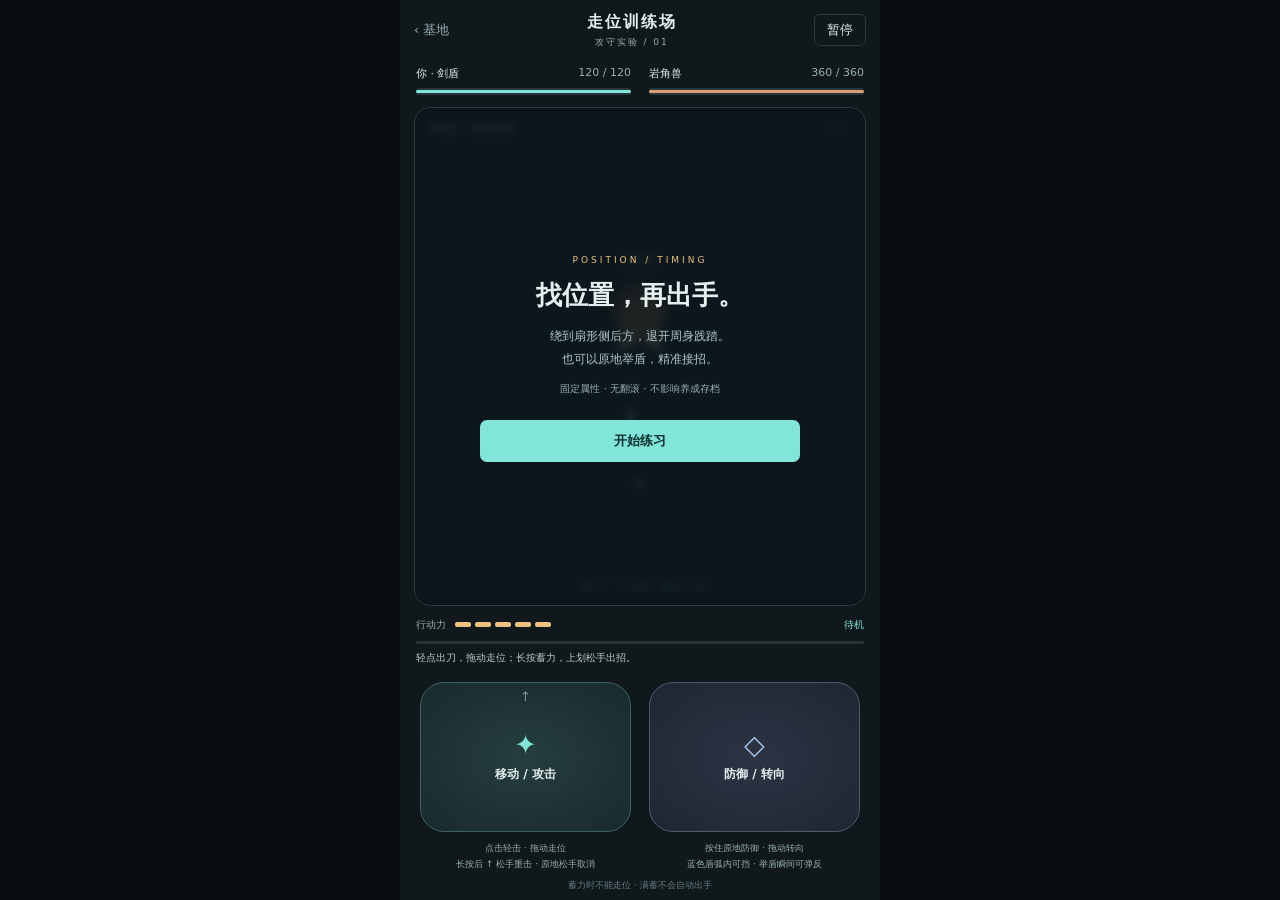
==== training.html @ 4d229c18 "Migrate dungeon to spatial combat and remove legacy PVE" ====
<!DOCTYPE html>
<html lang="zh-CN">
<head>
    <meta charset="UTF-8">
    <meta name="viewport" content="width=device-width, initial-scale=1, viewport-fit=cover">
    <title>走位训练场 · 放置地牢</title>
    <link rel="stylesheet" href="pve/training.css?v=spatial-20260910-clean">
</head>
<body>
<main class="training">
    <header class="topbar">
        <a href="index.html" aria-label="返回基地">‹ 基地</a>
        <div><strong>走位训练场</strong><span>攻守实验 / 01</span></div>
        <button id="pause" type="button">暂停</button>
    </header>
    <section class="vitals" aria-label="双方状态">
        <div class="vital"><div><span>你 · 剑盾</span><b id="player-hp">120 / 120</b></div><meter id="player-meter" min="0" max="120" value="120">120</meter></div>
        <div class="vital enemy"><div><span>岩角兽</span><b id="enemy-hp">360 / 360</b></div><meter id="enemy-meter" min="0" max="360" value="360">360</meter></div>
    </section>
    <section class="arena" aria-label="俯视战场">
        <canvas id="arena" aria-label="蓝色剑盾角色对战岩角兽，橙色范围是起手，红色范围是锁定攻击"></canvas>
        <div class="arena-top"><span id="enemy-state">观察起手 → 走位或接招</span><span id="clock">0:00</span></div>
        <div class="legend"><i></i>起手 <i></i>锁定 <i></i>反击空档</div>
        <div id="overlay" class="overlay">
            <div class="overlay-card">
                <span class="eyebrow">POSITION / TIMING</span>
                <h1 id="overlay-title">找位置，再出手。</h1>
                <p id="overlay-copy">绕到扇形侧后方，退开周身践踏。<br>也可以原地举盾，精准接招。</p>
                <p id="summary" class="summary">固定属性 · 无翻滚 · 不影响养成存档</p>
                <button id="start" type="button">开始练习</button>
            </div>
        </div>
    </section>
    <section class="feedback" aria-label="操作反馈">
        <div class="ap-row"><span>行动力</span><div id="ap" aria-label="行动力 5 / 5"></div><span id="player-state">准备就绪</span></div>
        <div class="charge-track"><div id="charge-fill"></div></div>
        <div id="notice" role="status">轻点出刀，拖动走位；长按蓄力，上划松手出招。</div>
    </section>
    <section class="controls" aria-label="双按钮操作区">
        <div class="control-group">
            <button id="action-pad" class="pad action-pad" type="button" aria-label="移动和攻击：点击轻击，拖动移动，长按蓄力后向上划松手重击，原地松手取消">
                <span class="pad-arrow">↑</span><span class="pad-icon">✦</span><strong id="action-label">移动 / 攻击</strong><span class="pad-knob"></span>
            </button>
            <p>点击轻击 · 拖动走位<br>长按后 ↑ 松手重击 · 原地松手取消</p>
        </div>
        <div class="control-group">
            <button id="guard-pad" class="pad guard-pad" type="button" aria-label="防御：按住原地举盾，拖动调整朝向，松手撤防"><span class="pad-icon">◇</span><strong id="guard-label">防御 / 转向</strong><span class="pad-knob"></span></button>
            <p>按住原地防御 · 拖动转向<br>蓝色盾弧内可挡 · 举盾瞬间可弹反</p>
        </div>
    </section>
    <footer>蓄力时不能走位 · 满蓄不会自动出手</footer>
</main>
<script src="core/spatial_combat.js?v=spatial-20260910-clean"></script>
<script src="core/combat_gestures.js?v=spatial-20260910-clean"></script>
<script src="pve/spatial_data.js?v=spatial-20260910-clean"></script>
<script src="pve/spatial_engine.js?v=spatial-20260910-clean"></script>
<script src="ui/combat_input.js?v=spatial-20260910-clean"></script>
<script src="ui/ui_spatial_battle.js?v=spatial-20260910-clean"></script>
<script src="pve/training.js?v=spatial-20260910-clean"></script>
</body>
</html>
---- pve/training.css ----
:root { color-scheme: dark; --bg: #10181b; --line: #2a3c40; --muted: #98aeb1; --cyan: #81e6d9; --gold: #efc181; }
* { box-sizing: border-box; }
body { margin: 0; background: #080e11; color: #e5efed; font: 13px system-ui, sans-serif; overscroll-behavior: none; }
button, a { -webkit-tap-highlight-color: transparent; }
button { color: inherit; font: inherit; cursor: pointer; }
.training { max-width: 480px; height: 100dvh; min-height: 560px; margin: auto; padding: env(safe-area-inset-top) 14px max(8px, env(safe-area-inset-bottom)); background: var(--bg); display: flex; flex-direction: column; }
.topbar { display: flex; align-items: center; justify-content: space-between; height: 60px; flex-shrink: 0; }
.topbar a { color: var(--muted); text-decoration: none; padding: 10px 0; }
.topbar div { text-align: center; }
.topbar strong { font-size: 16px; letter-spacing: 2px; }
.topbar span { display: block; font-size: 9px; letter-spacing: 2px; color: var(--muted); margin-top: 3px; }
.topbar button { background: transparent; border: 1px solid var(--line); padding: 6px 12px; border-radius: 6px; }
.vitals { display: flex; gap: 18px; padding: 6px 2px 12px; }
.vital { flex: 1; min-width: 0; }
.vital > div { display: flex; justify-content: space-between; font-size: 11px; }
.vital b { color: var(--muted); font-weight: 400; font-variant-numeric: tabular-nums; }
meter { display: block; width: 100%; height: 7px; margin-top: 7px; border: 0; background: #263639; border-radius: 3px; }
meter::-webkit-meter-bar { border: 0; background: #263639; }
meter::-webkit-meter-optimum-value { background: var(--cyan); }
.enemy meter::-webkit-meter-optimum-value { background: #dc9e79; }
meter::-moz-meter-bar { background: var(--cyan); }
.enemy meter::-moz-meter-bar { background: #dc9e79; }
.arena { flex: 1; min-height: 220px; position: relative; overflow: hidden; border: 1px solid var(--line); border-radius: 16px; background: #142226; }
canvas { display: block; width: 100%; height: 100%; }
.arena-top { position: absolute; top: 12px; left: 14px; right: 14px; display: flex; justify-content: space-between; gap: 8px; pointer-events: none; font-size: 11px; color: #c6d6d3; }
#clock { font-variant-numeric: tabular-nums; color: var(--muted); }
.legend { position: absolute; bottom: 10px; width: 100%; text-align: center; font-size: 9px; color: var(--muted); pointer-events: none; }
.legend i { display: inline-block; width: 5px; height: 5px; border-radius: 50%; margin: 0 4px 1px 12px; background: var(--gold); }
.legend i:nth-child(2) { background: #f27365; }
.legend i:nth-child(3) { background: var(--cyan); }
.overlay { position: absolute; inset: 0; display: grid; place-items: center; background: #0a141ada; backdrop-filter: blur(4px); padding: 18px; }
.overlay[hidden] { display: none; }
.overlay-card { text-align: center; width: 100%; max-width: 320px; }
.eyebrow { color: var(--gold); font-size: 9px; letter-spacing: 3px; }
h1 { font-size: 26px; margin: 12px 0; font-weight: 650; }
.overlay p { line-height: 1.9; color: #b4c7c7; margin: 8px 0; font-size: 12px; }
.overlay .summary { font-size: 10px; color: var(--muted); }
#start { background: var(--cyan); color: #0d302e; border: 0; border-radius: 7px; padding: 12px; width: 100%; font-weight: 700; margin-top: 14px; }
.feedback { padding: 12px 2px 8px; flex-shrink: 0; }
.ap-row { display: flex; align-items: center; gap: 9px; font-size: 10px; color: var(--muted); }
#ap { display: flex; gap: 4px; }
#ap i { width: 16px; height: 5px; border-radius: 2px; background: #304045; }
#ap i.full { background: var(--gold); }
#player-state { margin-left: auto; color: var(--cyan); }
.charge-track { height: 3px; background: #263639; margin-top: 9px; border-radius: 3px; overflow: hidden; }
#charge-fill { height: 100%; width: 0; background: var(--gold); }
#notice { height: 30px; padding-top: 7px; font-size: 10px; color: #bccdcc; white-space: nowrap; overflow: hidden; text-overflow: ellipsis; }
.controls { display: flex; gap: 18px; justify-content: center; flex-shrink: 0; padding: 0 6px; }
.control-group { flex: 1; min-width: 0; text-align: center; }
.pad { touch-action: none; user-select: none; -webkit-user-select: none; position: relative; width: 100%; height: clamp(100px, 17dvh, 150px); border-radius: 24px; border: 1px solid #3e625f; background: radial-gradient(ellipse at center, #263e3f, #182a2e); display: flex; flex-direction: column; align-items: center; justify-content: center; gap: 8px; overflow: visible; }
.guard-pad { border-color: #4e596d; background: radial-gradient(ellipse at center, #2c3444, #1d2732); }
.pad.active { border-color: var(--cyan); box-shadow: inset 0 0 25px #81e6d918; }
.pad.armed { border-color: var(--gold); box-shadow: 0 0 18px #efc18126; }
.pad-icon { font-size: 27px; line-height: 1; color: var(--cyan); pointer-events: none; }
.guard-pad .pad-icon { color: #a5c4ee; }
.pad strong { font-size: 12px; pointer-events: none; }
.pad-arrow { position: absolute; top: 6px; font-size: 13px; opacity: .5; pointer-events: none; }
.pad-knob { position: absolute; top: calc(50% - 18px); left: calc(50% - 18px); width: 36px; height: 36px; border: 1px solid #e5efed77; border-radius: 50%; background: #e5efed12; opacity: 0; pointer-events: none; }
.pad.active .pad-knob { opacity: 1; }
.control-group p { color: var(--muted); font-size: 9px; line-height: 1.8; margin: 8px -4px 0; }
footer { font-size: 9px; color: #647e82; text-align: center; padding-top: 7px; }
@media (max-height: 650px) { .topbar { height: 46px; } .vitals { padding-bottom: 8px; } .feedback { padding-top: 8px; } .control-group p { margin-top: 5px; } h1 { font-size: 22px; margin: 8px 0; } }
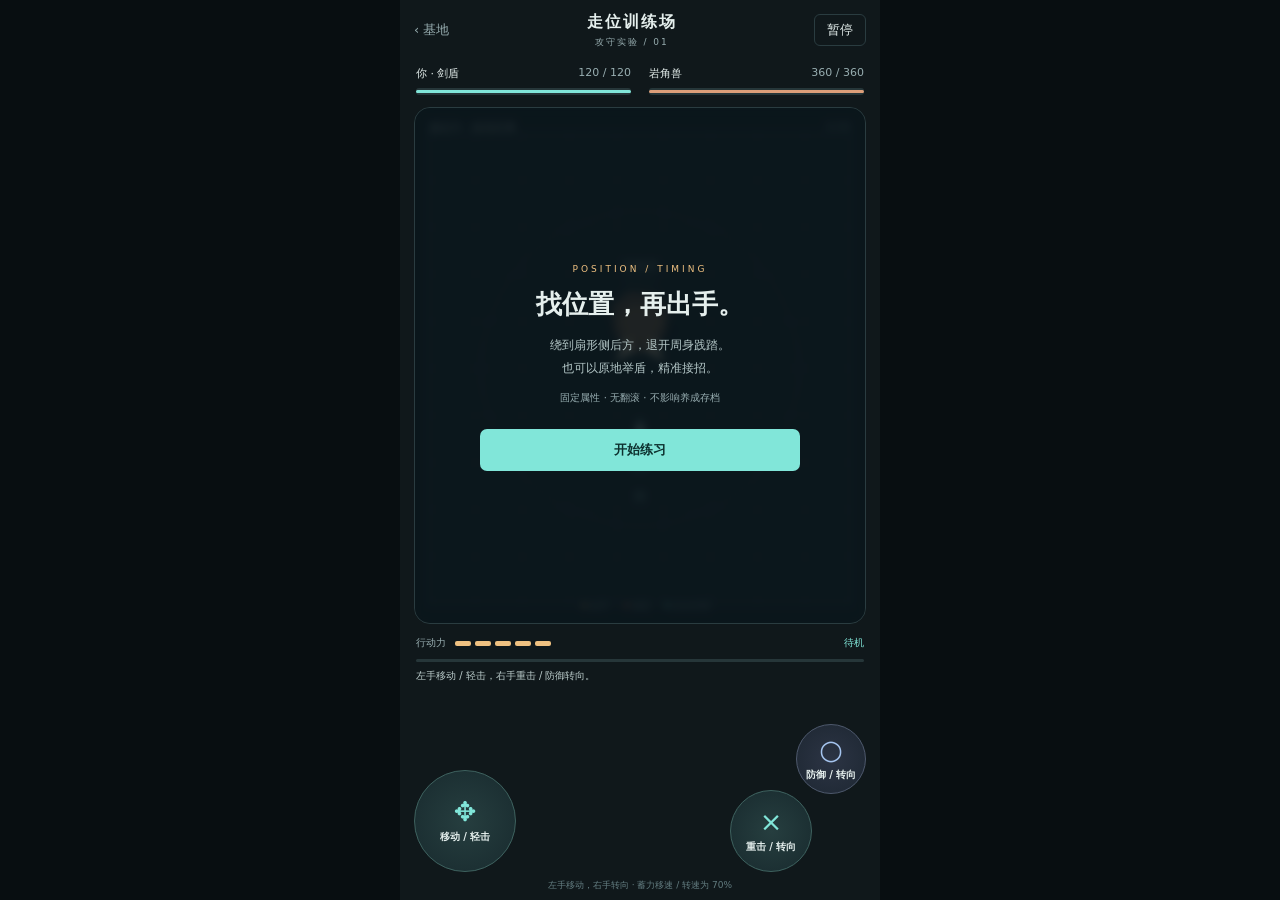
==== commit de00d47b: "Split spatial controls for two-finger combat and refresh task plan" ====
--- a/training.html
+++ b/training.html
@@ -4,7 +4,7 @@
     <meta charset="UTF-8">
     <meta name="viewport" content="width=device-width, initial-scale=1, viewport-fit=cover">
     <title>走位训练场 · 放置地牢</title>
-    <link rel="stylesheet" href="pve/training.css?v=spatial-20260910-clean">
+    <link rel="stylesheet" href="pve/training.css?v=spatial-20260911-dual">
 </head>
 <body>
 <main class="training">
@@ -34,28 +34,33 @@
     <section class="feedback" aria-label="操作反馈">
         <div class="ap-row"><span>行动力</span><div id="ap" aria-label="行动力 5 / 5"></div><span id="player-state">准备就绪</span></div>
         <div class="charge-track"><div id="charge-fill"></div></div>
-        <div id="notice" role="status">轻点出刀，拖动走位；长按蓄力，上划松手出招。</div>
+        <div id="notice" role="status">左手移动 / 轻击，右手重击 / 防御转向。</div>
     </section>
-    <section class="controls" aria-label="双按钮操作区">
-        <div class="control-group">
-            <button id="action-pad" class="pad action-pad" type="button" aria-label="移动和攻击：点击轻击，拖动移动，长按蓄力后向上划松手重击，原地松手取消">
-                <span class="pad-arrow">↑</span><span class="pad-icon">✦</span><strong id="action-label">移动 / 攻击</strong><span class="pad-knob"></span>
+    <section class="controls" aria-label="双指操作：左手移动，右手重击或防御">
+        <div class="control-group move-group">
+            <button id="move-pad" class="pad move-pad" type="button" aria-label="移动和轻击：拖动移动，轻点轻击，可与右侧重击或防御同时操作">
+                <span class="pad-icon">✥</span><strong id="move-label">移动 / 轻击</strong><span class="pad-knob"></span>
             </button>
-            <p>点击轻击 · 拖动走位<br>长按后 ↑ 松手重击 · 原地松手取消</p>
         </div>
-        <div class="control-group">
-            <button id="guard-pad" class="pad guard-pad" type="button" aria-label="防御：按住原地举盾，拖动调整朝向，松手撤防"><span class="pad-icon">◇</span><strong id="guard-label">防御 / 转向</strong><span class="pad-knob"></span></button>
-            <p>按住原地防御 · 拖动转向<br>蓝色盾弧内可挡 · 举盾瞬间可弹反</p>
+        <div class="control-group action-group">
+            <button id="action-pad" class="pad action-pad" type="button" aria-label="重击：按住蓄力，拖动只转向，中心外松手攻击，红色中心松手取消">
+                <span class="pad-icon">×</span><strong id="action-label">重击 / 转向</strong><span class="cancel-zone" aria-hidden="true"></span><span class="pad-knob"></span>
+            </button>
+        </div>
+        <div class="control-group guard-group">
+            <button id="guard-pad" class="pad guard-pad" type="button" aria-label="防御：按住举盾，拖动只转向，左手可同时移动，松手撤防">
+                <span class="pad-icon">○</span><strong id="guard-label">防御 / 转向</strong><span class="pad-knob"></span>
+            </button>
         </div>
     </section>
-    <footer>蓄力时不能走位 · 满蓄不会自动出手</footer>
+    <footer>左手移动，右手转向 · 蓄力移速 / 转速为 70%</footer>
 </main>
-<script src="core/spatial_combat.js?v=spatial-20260910-clean"></script>
-<script src="core/combat_gestures.js?v=spatial-20260910-clean"></script>
-<script src="pve/spatial_data.js?v=spatial-20260910-clean"></script>
-<script src="pve/spatial_engine.js?v=spatial-20260910-clean"></script>
-<script src="ui/combat_input.js?v=spatial-20260910-clean"></script>
-<script src="ui/ui_spatial_battle.js?v=spatial-20260910-clean"></script>
-<script src="pve/training.js?v=spatial-20260910-clean"></script>
+<script src="core/spatial_combat.js?v=spatial-20260911-dual"></script>
+<script src="core/combat_gestures.js?v=spatial-20260911-dual"></script>
+<script src="pve/spatial_data.js?v=spatial-20260911-dual"></script>
+<script src="pve/spatial_engine.js?v=spatial-20260911-dual"></script>
+<script src="ui/combat_input.js?v=spatial-20260911-dual"></script>
+<script src="ui/ui_spatial_battle.js?v=spatial-20260911-dual"></script>
+<script src="pve/training.js?v=spatial-20260911-dual"></script>
 </body>
 </html>
--- a/pve/training.css
+++ b/pve/training.css
@@ -51,6 +51,10 @@
 .guard-pad { border-color: #4e596d; background: radial-gradient(ellipse at center, #2c3444, #1d2732); }
 .pad.active { border-color: var(--cyan); box-shadow: inset 0 0 25px #81e6d918; }
 .pad.armed { border-color: var(--gold); box-shadow: 0 0 18px #efc18126; }
+.pad.cancel-ready { border-color: #ff6676; background: radial-gradient(circle, #943747e8, #341820ed); box-shadow: 0 0 22px #f34e6355; }
+.pad.cancel-ready .pad-icon, .pad.cancel-ready strong { color: #ffe1e5; }
+.cancel-zone { position: absolute; width: 36px; height: 36px; top: calc(50% - 18px); left: calc(50% - 18px); border: 1px dashed #ff7584; border-radius: 50%; pointer-events: none; display: none; }
+.pad.armed .cancel-zone, .pad.cancel-ready .cancel-zone { display: block; }
 .pad-icon { font-size: 27px; line-height: 1; color: var(--cyan); pointer-events: none; }
 .guard-pad .pad-icon { color: #a5c4ee; }
 .pad strong { font-size: 12px; pointer-events: none; }
@@ -60,3 +64,13 @@
 .control-group p { color: var(--muted); font-size: 9px; line-height: 1.8; margin: 8px -4px 0; }
 footer { font-size: 9px; color: #647e82; text-align: center; padding-top: 7px; }
 @media (max-height: 650px) { .topbar { height: 46px; } .vitals { padding-bottom: 8px; } .feedback { padding-top: 8px; } .control-group p { margin-top: 5px; } h1 { font-size: 22px; margin: 8px 0; } }
+/* Three independent pads, matching the formal two-finger control layout. */
+.controls { position: relative; flex: 0 0 172px; display: block; padding: 0; }
+.controls .control-group { position: absolute; bottom: 0; }
+.controls .move-group { left: 0; }
+.controls .action-group { right: 54px; }
+.controls .guard-group { right: 0; bottom: 78px; }
+.controls .pad { width: 82px; height: 82px; border-radius: 50%; gap: 5px; }
+.controls .move-pad { width: 102px; height: 102px; }
+.controls .guard-pad { width: 70px; height: 70px; }
+.controls .pad strong { font-size: 10px; }
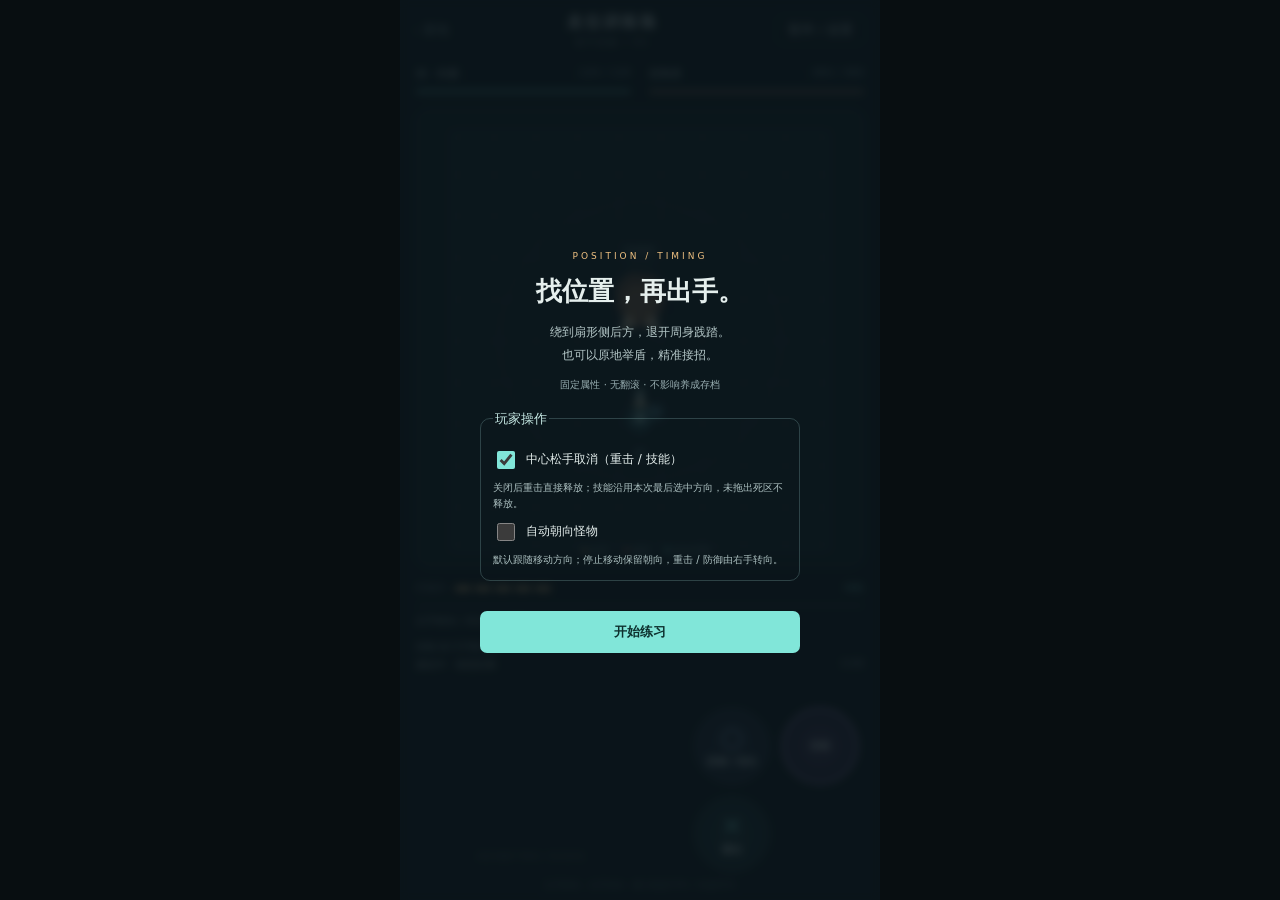
==== commit c0c357e6: "Improve spatial combat controls, mobile recovery and skill balance" ====
--- a/training.html
+++ b/training.html
@@ -4,14 +4,13 @@
     <meta charset="UTF-8">
     <meta name="viewport" content="width=device-width, initial-scale=1, viewport-fit=cover">
     <title>走位训练场 · 放置地牢</title>
-    <link rel="stylesheet" href="pve/training.css?v=spatial-20260911-dual">
 </head>
 <body>
 <main class="training">
     <header class="topbar">
         <a href="index.html" aria-label="返回基地">‹ 基地</a>
         <div><strong>走位训练场</strong><span>攻守实验 / 01</span></div>
-        <button id="pause" type="button">暂停</button>
+        <button id="pause" type="button">暂停 / 设置</button>
     </header>
     <section class="vitals" aria-label="双方状态">
         <div class="vital"><div><span>你 · 剑盾</span><b id="player-hp">120 / 120</b></div><meter id="player-meter" min="0" max="120" value="120">120</meter></div>
@@ -19,29 +18,24 @@
     </section>
     <section class="arena" aria-label="俯视战场">
         <canvas id="arena" aria-label="蓝色剑盾角色对战岩角兽，橙色范围是起手，红色范围是锁定攻击"></canvas>
-        <div class="arena-top"><span id="enemy-state">观察起手 → 走位或接招</span><span id="clock">0:00</span></div>
+
         <div class="legend"><i></i>起手 <i></i>锁定 <i></i>反击空档</div>
-        <div id="overlay" class="overlay">
-            <div class="overlay-card">
-                <span class="eyebrow">POSITION / TIMING</span>
-                <h1 id="overlay-title">找位置，再出手。</h1>
-                <p id="overlay-copy">绕到扇形侧后方，退开周身践踏。<br>也可以原地举盾，精准接招。</p>
-                <p id="summary" class="summary">固定属性 · 无翻滚 · 不影响养成存档</p>
-                <button id="start" type="button">开始练习</button>
-            </div>
-        </div>
     </section>
     <section class="feedback" aria-label="操作反馈">
         <div class="ap-row"><span>行动力</span><div id="ap" aria-label="行动力 5 / 5"></div><span id="player-state">准备就绪</span></div>
         <div class="charge-track"><div id="charge-fill"></div></div>
         <div id="notice" role="status">左手移动 / 轻击，右手重击 / 防御转向。</div>
+        <div class="skill-status">技能 <span id="training-sp">练习不限次数</span></div>
+        <div id="battle-log" class="battle-log" aria-label="最近战斗记录"></div>
+        <div class="arena-top"><span id="enemy-state">观察起手 → 走位或接招</span><span id="clock">0:00</span></div>
     </section>
     <section class="controls" aria-label="双指操作：左手移动，右手重击或防御">
-        <div class="control-group move-group">
-            <button id="move-pad" class="pad move-pad" type="button" aria-label="移动和轻击：拖动移动，轻点轻击，可与右侧重击或防御同时操作">
+        <div class="control-group move-group" aria-label="在左侧区域按下移动，轻点轻击">
+            <button id="move-pad" class="pad move-pad" data-dynamic hidden type="button" aria-label="移动和轻击：拖动移动，轻点轻击，可与右侧重击或防御同时操作">
                 <span class="pad-icon">✥</span><strong id="move-label">移动 / 轻击</strong><span class="pad-knob"></span>
             </button>
         </div>
+        <div class="right-controls" aria-label="右手操作，四宫格预留">
         <div class="control-group action-group">
             <button id="action-pad" class="pad action-pad" type="button" aria-label="重击：按住蓄力，拖动只转向，中心外松手攻击，红色中心松手取消">
                 <span class="pad-icon">×</span><strong id="action-label">重击 / 转向</strong><span class="cancel-zone" aria-hidden="true"></span><span class="pad-knob"></span>
@@ -52,15 +46,36 @@
                 <span class="pad-icon">○</span><strong id="guard-label">防御 / 转向</strong><span class="pad-knob"></span>
             </button>
         </div>
+    <section class="skill-dock" aria-label="四向技能">
+
+        <button id="skill-pad" class="pad skill-pad" type="button" aria-label="拖动选择技能，松手释放：上治疗、右疾速、下满蓄、左弹反">
+            <strong id="skill-label">技能</strong><span class="pad-knob"></span>
+            <span data-skill="heal" class="skill-direction skill-up">治疗</span>
+            <span data-skill="haste" class="skill-direction skill-right">疾速</span>
+            <span data-skill="full" class="skill-direction skill-down">满蓄</span>
+            <span data-skill="parry" class="skill-direction skill-left">弹反</span>
+        </button>
     </section>
-    <footer>左手移动，右手转向 · 蓄力移速 / 转速为 70%</footer>
+        </div>
+    </section>
+
+    <footer>左手移动，右手转向 · 蓄力移速70% / 转速65%</footer>
+        <div id="overlay" class="overlay">
+            <div class="overlay-card">
+                <span class="eyebrow">POSITION / TIMING</span>
+                <h1 id="overlay-title">找位置，再出手。</h1>
+                <p id="overlay-copy">绕到扇形侧后方，退开周身践踏。<br>也可以原地举盾，精准接招。</p>
+                <p id="summary" class="summary">固定属性 · 无翻滚 · 不影响养成存档</p>
+                <fieldset class="combat-settings"><legend>玩家操作</legend>
+                <label><input type="checkbox" data-combat-setting="cancelAtCenter" checked> 中心松手取消（重击 / 技能）</label>
+                <small>关闭后重击直接释放；技能沿用本次最后选中方向，未拖出死区不释放。</small>
+                <label><input type="checkbox" data-combat-setting="autoFace"> 自动朝向怪物</label>
+                <small>默认跟随移动方向；停止移动保留朝向，重击 / 防御由右手转向。</small>
+            </fieldset>
+                <button id="start" type="button">开始练习</button>
+            </div>
+        </div>
 </main>
-<script src="core/spatial_combat.js?v=spatial-20260911-dual"></script>
-<script src="core/combat_gestures.js?v=spatial-20260911-dual"></script>
-<script src="pve/spatial_data.js?v=spatial-20260911-dual"></script>
-<script src="pve/spatial_engine.js?v=spatial-20260911-dual"></script>
-<script src="ui/combat_input.js?v=spatial-20260911-dual"></script>
-<script src="ui/ui_spatial_battle.js?v=spatial-20260911-dual"></script>
-<script src="pve/training.js?v=spatial-20260911-dual"></script>
+<script src="core/client_boot.js?v=spatial-20260911-mobile3" data-entry="training"></script>
 </body>
 </html>
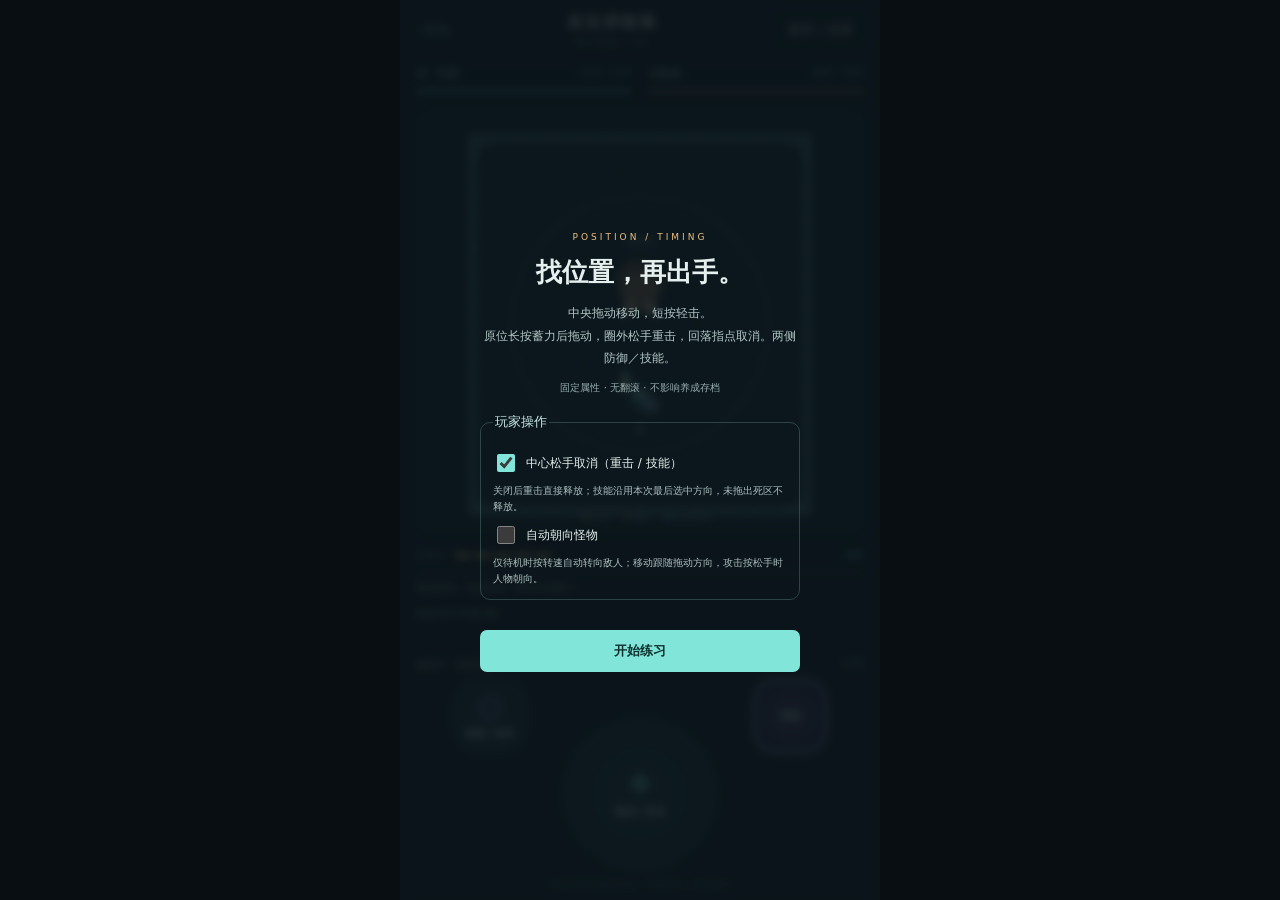
==== commit 655e34b3: "refractor move and atk logic button" ====
--- a/training.html
+++ b/training.html
@@ -24,25 +24,19 @@
     <section class="feedback" aria-label="操作反馈">
         <div class="ap-row"><span>行动力</span><div id="ap" aria-label="行动力 5 / 5"></div><span id="player-state">准备就绪</span></div>
         <div class="charge-track"><div id="charge-fill"></div></div>
-        <div id="notice" role="status">左手移动 / 轻击，右手重击 / 防御转向。</div>
+        <div id="notice" role="status">拖动移动 · 短按轻击 · 原位长按蓄力</div>
         <div class="skill-status">技能 <span id="training-sp">练习不限次数</span></div>
         <div id="battle-log" class="battle-log" aria-label="最近战斗记录"></div>
         <div class="arena-top"><span id="enemy-state">观察起手 → 走位或接招</span><span id="clock">0:00</span></div>
     </section>
-    <section class="controls" aria-label="双指操作：左手移动，右手重击或防御">
-        <div class="control-group move-group" aria-label="在左侧区域按下移动，轻点轻击">
-            <button id="move-pad" class="pad move-pad" data-dynamic hidden type="button" aria-label="移动和轻击：拖动移动，轻点轻击，可与右侧重击或防御同时操作">
-                <span class="pad-icon">✥</span><strong id="move-label">移动 / 轻击</strong><span class="pad-knob"></span>
-            </button>
-        </div>
-        <div class="right-controls" aria-label="右手操作，四宫格预留">
-        <div class="control-group action-group">
-            <button id="action-pad" class="pad action-pad" type="button" aria-label="重击：按住蓄力，拖动只转向，中心外松手攻击，红色中心松手取消">
-                <span class="pad-icon">×</span><strong id="action-label">重击 / 转向</strong><span class="cancel-zone" aria-hidden="true"></span><span class="pad-knob"></span>
+    <section class="controls combined-controls" aria-label="中央移动轻重击，左侧防御，右侧技能">
+        <div class="control-group move-group" aria-label="中央操作区：拖动移动，短按轻击，原位长按蓄力">
+            <button id="move-pad" class="pad move-pad" data-origin-at-press type="button" aria-label="拖动移动；短按轻击；原位长按蓄力后拖动移动转向，圈外松手重击，回落指点松手取消">
+                <span class="pad-icon">✥</span><strong id="move-label">移动 / 攻击</strong><span class="cancel-zone" aria-hidden="true"></span><span class="pad-knob"></span>
             </button>
         </div>
         <div class="control-group guard-group">
-            <button id="guard-pad" class="pad guard-pad" type="button" aria-label="防御：按住举盾，拖动只转向，左手可同时移动，松手撤防">
+            <button id="guard-pad" class="pad guard-pad" type="button" aria-label="防御：按住举盾，拖动转向，可同时操作中央移动键，松手撤防">
                 <span class="pad-icon">○</span><strong id="guard-label">防御 / 转向</strong><span class="pad-knob"></span>
             </button>
         </div>
@@ -56,21 +50,20 @@
             <span data-skill="parry" class="skill-direction skill-left">弹反</span>
         </button>
     </section>
-        </div>
     </section>
 
-    <footer>左手移动，右手转向 · 蓄力移速70% / 转速65%</footer>
+    <footer>先长按再拖动蓄力走位 · 移速60% / 转速65%</footer>
         <div id="overlay" class="overlay">
             <div class="overlay-card">
                 <span class="eyebrow">POSITION / TIMING</span>
                 <h1 id="overlay-title">找位置，再出手。</h1>
-                <p id="overlay-copy">绕到扇形侧后方，退开周身践踏。<br>也可以原地举盾，精准接招。</p>
+                <p id="overlay-copy">中央拖动移动，短按轻击。<br>原位长按蓄力后拖动，圈外松手重击，回落指点取消。两侧防御／技能。</p>
                 <p id="summary" class="summary">固定属性 · 无翻滚 · 不影响养成存档</p>
                 <fieldset class="combat-settings"><legend>玩家操作</legend>
                 <label><input type="checkbox" data-combat-setting="cancelAtCenter" checked> 中心松手取消（重击 / 技能）</label>
                 <small>关闭后重击直接释放；技能沿用本次最后选中方向，未拖出死区不释放。</small>
                 <label><input type="checkbox" data-combat-setting="autoFace"> 自动朝向怪物</label>
-                <small>默认跟随移动方向；停止移动保留朝向，重击 / 防御由右手转向。</small>
+                <small>仅待机时按转速自动转向敌人；移动跟随拖动方向，攻击按松手时人物朝向。</small>
             </fieldset>
                 <button id="start" type="button">开始练习</button>
             </div>
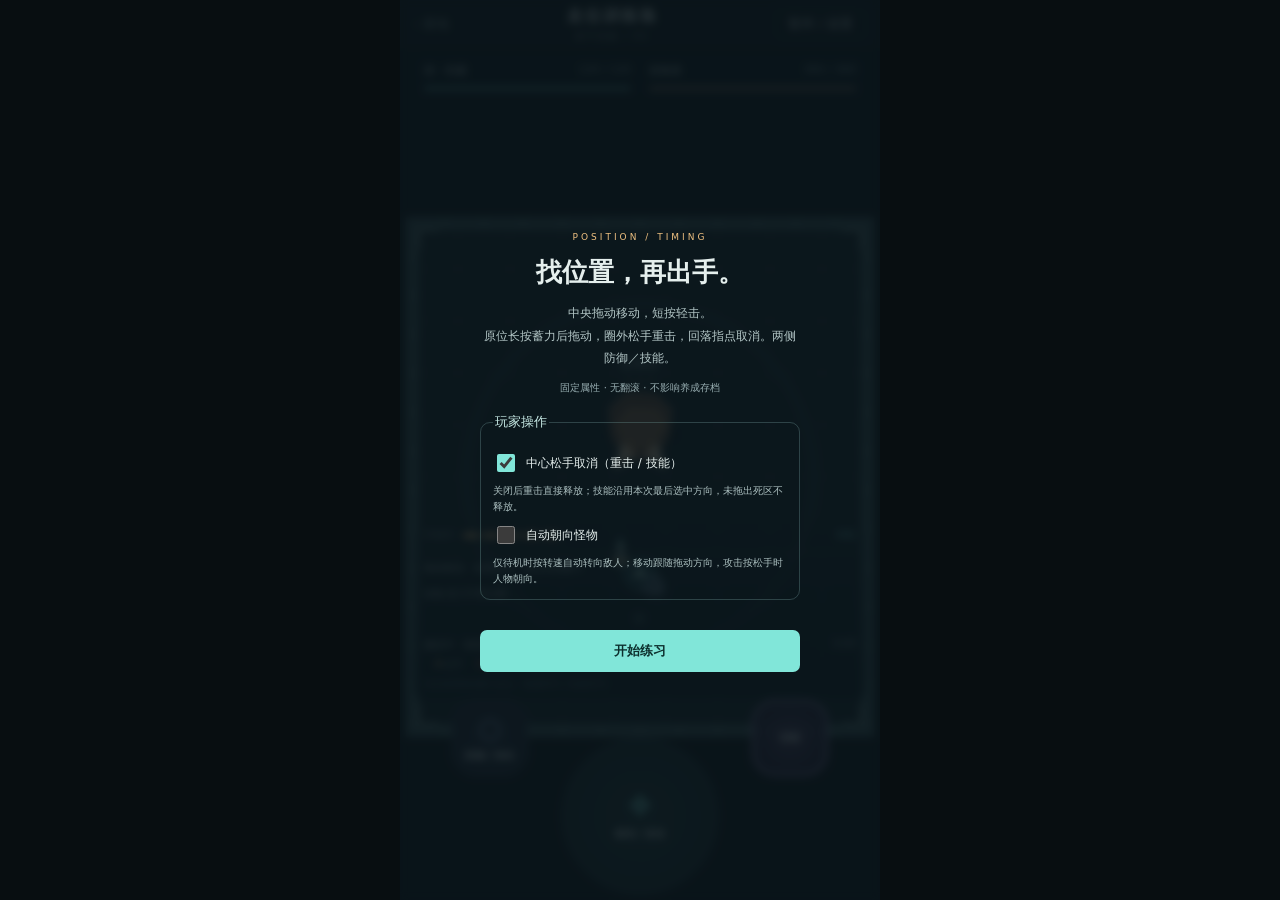
==== commit 5356b49d: "merge the base into the safe region, with interactable buildings Region `a` IS the base now: its fac" ====
--- a/training.html
+++ b/training.html
@@ -1,11 +1,17 @@
 <!DOCTYPE html>
-<html lang="zh-CN">
+<html lang="zh-CN" data-client-state="loading">
 <head>
     <meta charset="UTF-8">
     <meta name="viewport" content="width=device-width, initial-scale=1, viewport-fit=cover">
     <title>走位训练场 · 放置地牢</title>
+    <style data-boot-shell>
+        html[data-client-state="loading"] { background: #101b20; }
+        html[data-client-state="loading"] body > :not(#client-loading) { visibility: hidden; }
+        #client-loading { position: fixed; inset: 0; z-index: 9999; background: #101b20; color: #e5efed; display: grid; place-content: center; gap: 16px; text-align: center; font: 14px system-ui; }
+    </style>
 </head>
 <body>
+<div id="client-loading" role="status">正在加载游戏…<button type="button" onclick="location.reload()">重新加载</button></div>
 <main class="training">
     <header class="topbar">
         <a href="index.html" aria-label="返回基地">‹ 基地</a>
@@ -18,8 +24,6 @@
     </section>
     <section class="arena" aria-label="俯视战场">
         <canvas id="arena" aria-label="蓝色剑盾角色对战岩角兽，橙色范围是起手，红色范围是锁定攻击"></canvas>
-
-        <div class="legend"><i></i>起手 <i></i>锁定 <i></i>反击空档</div>
     </section>
     <section class="feedback" aria-label="操作反馈">
         <div class="ap-row"><span>行动力</span><div id="ap" aria-label="行动力 5 / 5"></div><span id="player-state">准备就绪</span></div>
@@ -28,6 +32,8 @@
         <div class="skill-status">技能 <span id="training-sp">练习不限次数</span></div>
         <div id="battle-log" class="battle-log" aria-label="最近战斗记录"></div>
         <div class="arena-top"><span id="enemy-state">观察起手 → 走位或接招</span><span id="clock">0:00</span></div>
+        <div class="legend"><i></i>起手 <i></i>锁定 <i></i>反击空档</div>
+        <footer>先长按再拖动蓄力走位 · 移速60% / 转速65%</footer>
     </section>
     <section class="controls combined-controls" aria-label="中央移动轻重击，左侧防御，右侧技能">
         <div class="control-group move-group" aria-label="中央操作区：拖动移动，短按轻击，原位长按蓄力">
@@ -52,7 +58,6 @@
     </section>
     </section>
 
-    <footer>先长按再拖动蓄力走位 · 移速60% / 转速65%</footer>
         <div id="overlay" class="overlay">
             <div class="overlay-card">
                 <span class="eyebrow">POSITION / TIMING</span>
@@ -69,6 +74,6 @@
             </div>
         </div>
 </main>
-<script src="core/client_boot.js?v=spatial-20260911-mobile3" data-entry="training"></script>
+<script src="core/client_boot.js?v=boot-20260913-2" data-entry="training" onerror="document.getElementById('client-loading').firstChild.textContent='启动文件加载失败，请重新加载。'"></script>
 </body>
 </html>
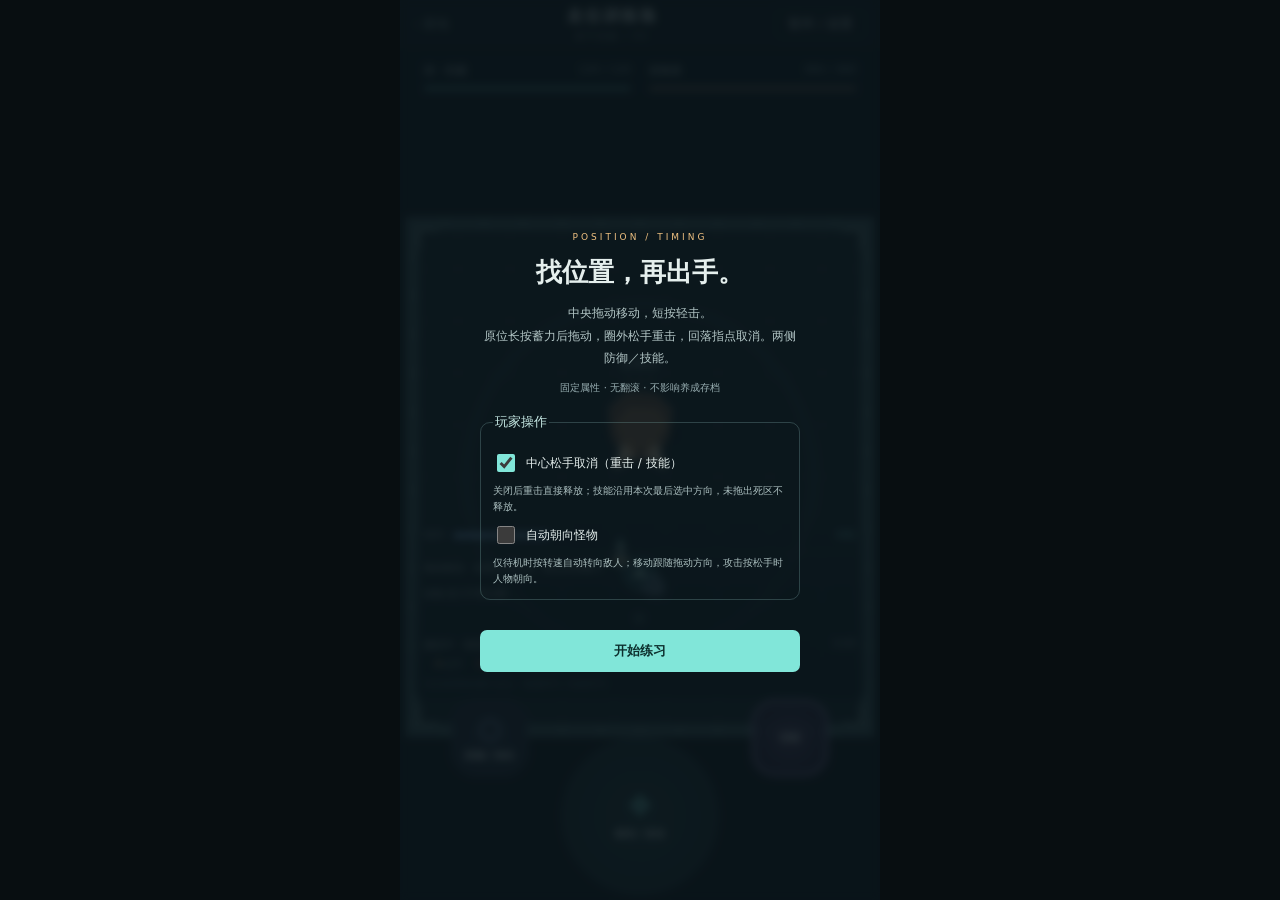
==== commit 0ac33c7e: "combo step 2: replace player AP with a guard bar Attacks no longer cost anything. Guarding spends a " ====
--- a/training.html
+++ b/training.html
@@ -26,7 +26,7 @@
         <canvas id="arena" aria-label="蓝色剑盾角色对战岩角兽，橙色范围是起手，红色范围是锁定攻击"></canvas>
     </section>
     <section class="feedback" aria-label="操作反馈">
-        <div class="ap-row"><span>行动力</span><div id="ap" aria-label="行动力 5 / 5"></div><span id="player-state">准备就绪</span></div>
+        <div class="guard-row"><span>格挡</span><div id="guard-bar" class="guard-bar" role="meter" aria-label="格挡条"><i></i></div><span id="player-state">准备就绪</span></div>
         <div class="charge-track"><div id="charge-fill"></div></div>
         <div id="notice" role="status">拖动移动 · 短按轻击 · 原位长按蓄力</div>
         <div class="skill-status">技能 <span id="training-sp">练习不限次数</span></div>
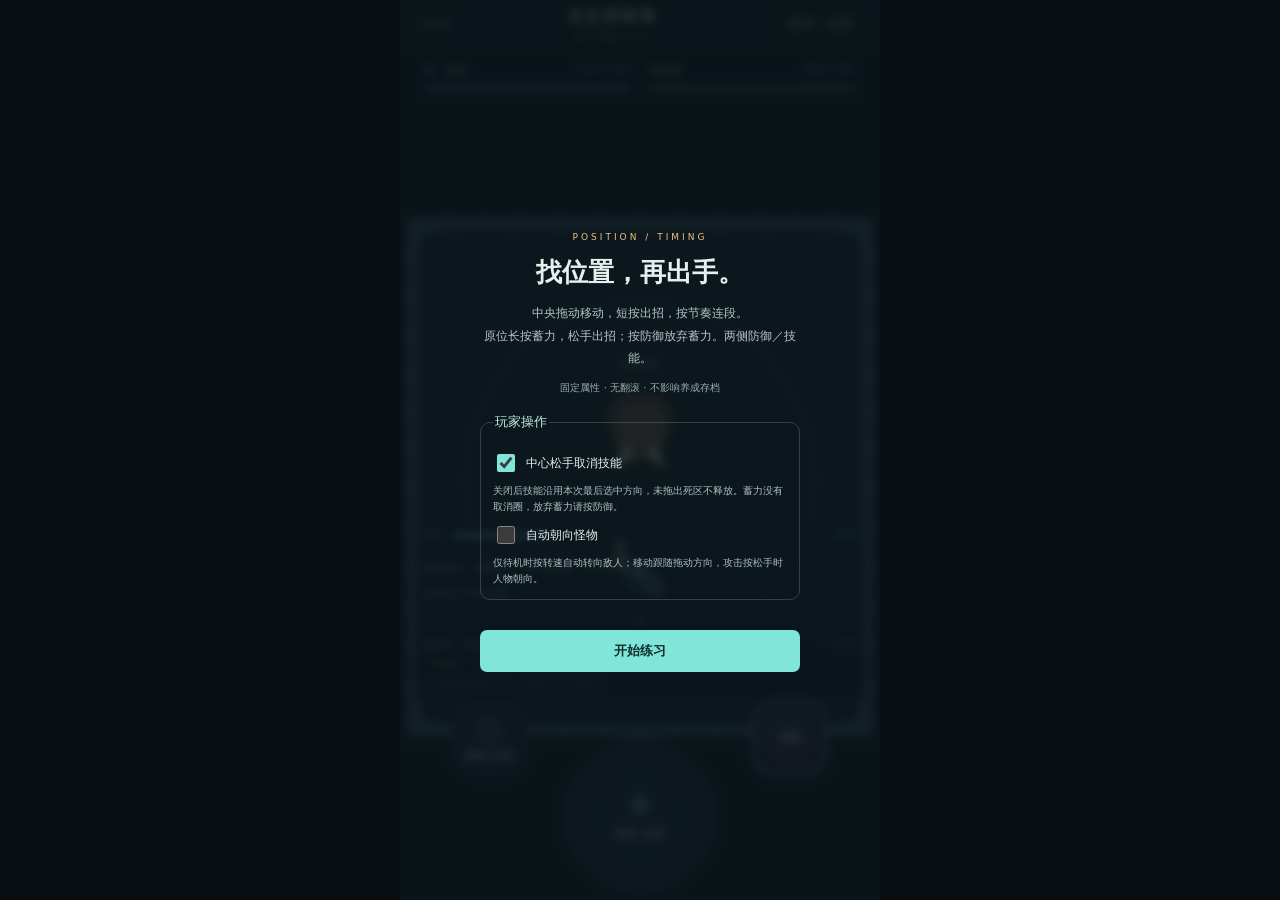
==== commit 04ba2ae2: "combo step 3: full combo input Taps, holds and pauses now drive the whole tree: - presses during win" ====
--- a/training.html
+++ b/training.html
@@ -37,7 +37,7 @@
     </section>
     <section class="controls combined-controls" aria-label="中央移动轻重击，左侧防御，右侧技能">
         <div class="control-group move-group" aria-label="中央操作区：拖动移动，短按轻击，原位长按蓄力">
-            <button id="move-pad" class="pad move-pad" data-origin-at-press type="button" aria-label="拖动移动；短按轻击；原位长按蓄力后拖动移动转向，圈外松手重击，回落指点松手取消">
+            <button id="move-pad" class="pad move-pad" data-origin-at-press type="button" aria-label="拖动移动；短按出招，按节奏连段；原位长按蓄力，松手出招；按防御放弃蓄力">
                 <span class="pad-icon">✥</span><strong id="move-label">移动 / 攻击</strong><span class="cancel-zone" aria-hidden="true"></span><span class="pad-knob"></span>
             </button>
         </div>
@@ -62,11 +62,11 @@
             <div class="overlay-card">
                 <span class="eyebrow">POSITION / TIMING</span>
                 <h1 id="overlay-title">找位置，再出手。</h1>
-                <p id="overlay-copy">中央拖动移动，短按轻击。<br>原位长按蓄力后拖动，圈外松手重击，回落指点取消。两侧防御／技能。</p>
+                <p id="overlay-copy">中央拖动移动，短按出招，按节奏连段。<br>原位长按蓄力，松手出招；按防御放弃蓄力。两侧防御／技能。</p>
                 <p id="summary" class="summary">固定属性 · 无翻滚 · 不影响养成存档</p>
                 <fieldset class="combat-settings"><legend>玩家操作</legend>
-                <label><input type="checkbox" data-combat-setting="cancelAtCenter" checked> 中心松手取消（重击 / 技能）</label>
-                <small>关闭后重击直接释放；技能沿用本次最后选中方向，未拖出死区不释放。</small>
+                <label><input type="checkbox" data-combat-setting="cancelAtCenter" checked> 中心松手取消技能</label>
+                <small>关闭后技能沿用本次最后选中方向，未拖出死区不释放。蓄力没有取消圈，放弃蓄力请按防御。</small>
                 <label><input type="checkbox" data-combat-setting="autoFace"> 自动朝向怪物</label>
                 <small>仅待机时按转速自动转向敌人；移动跟随拖动方向，攻击按松手时人物朝向。</small>
             </fieldset>
